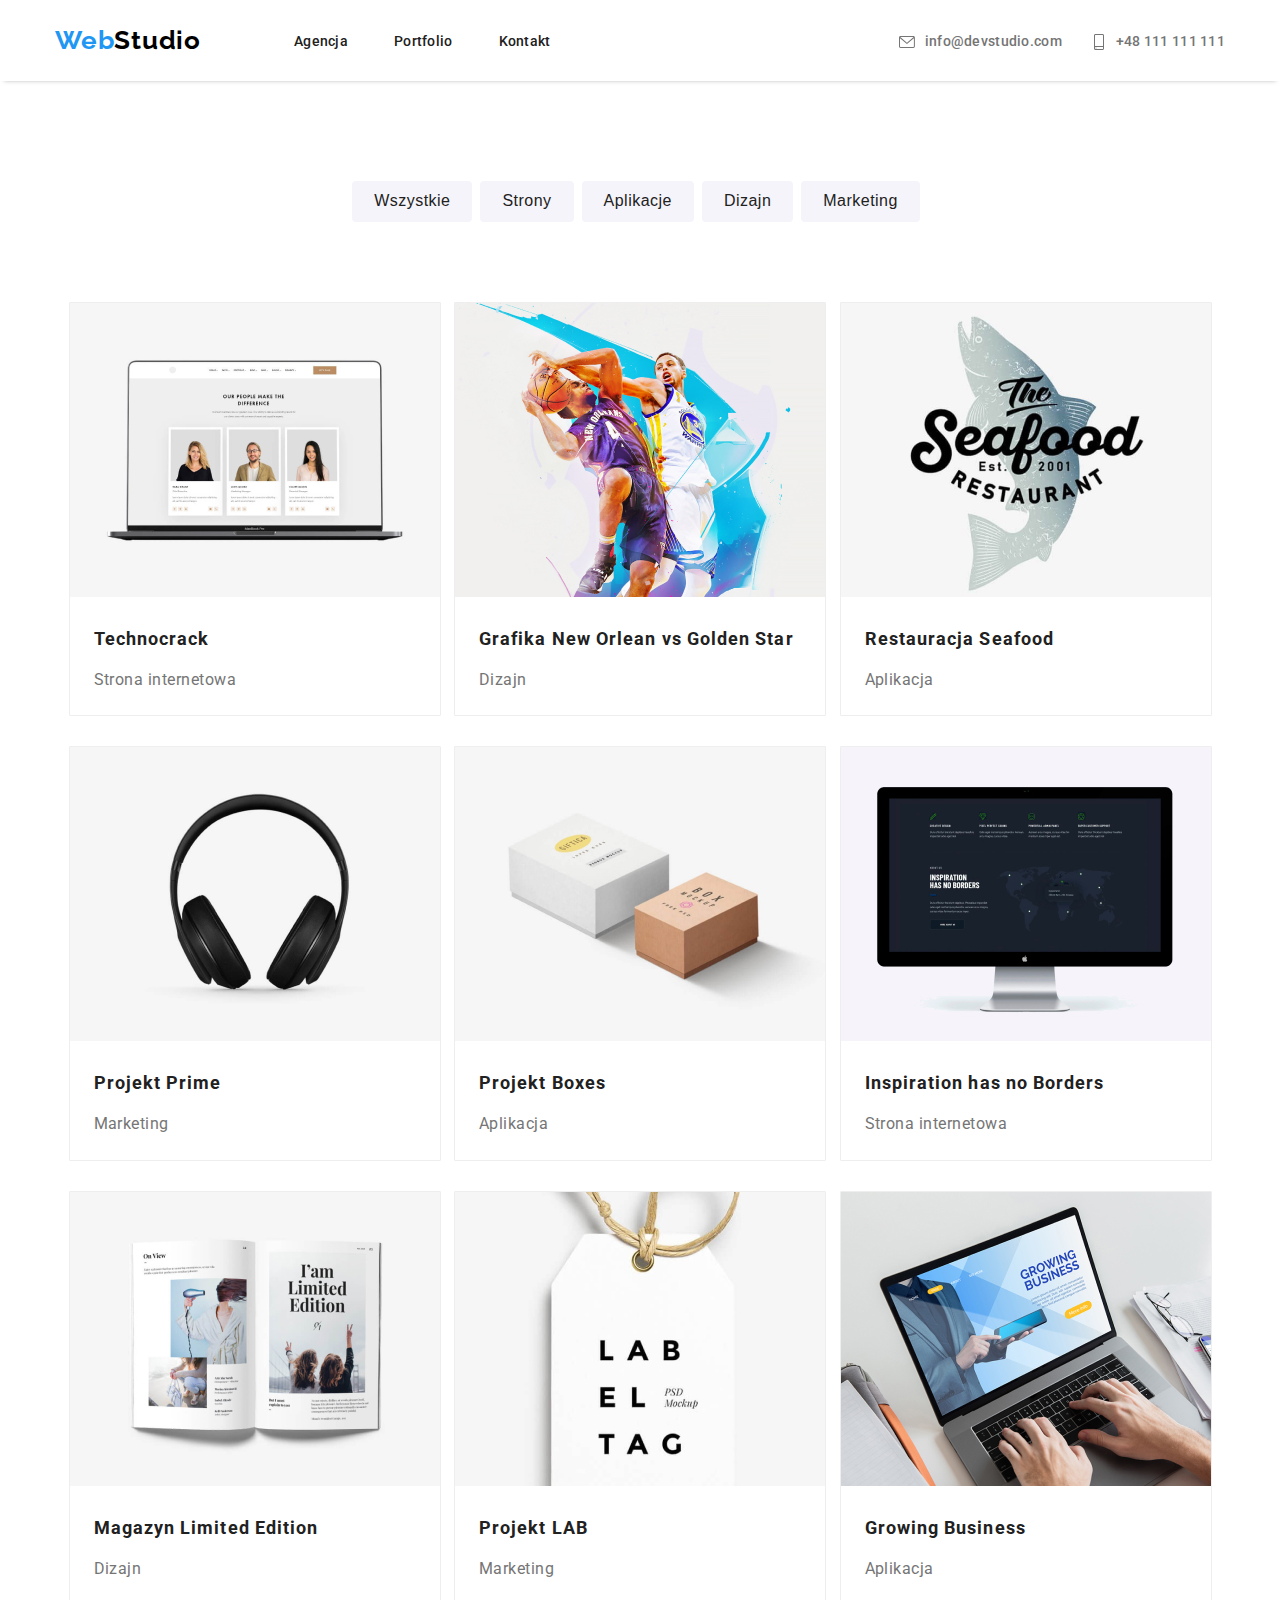
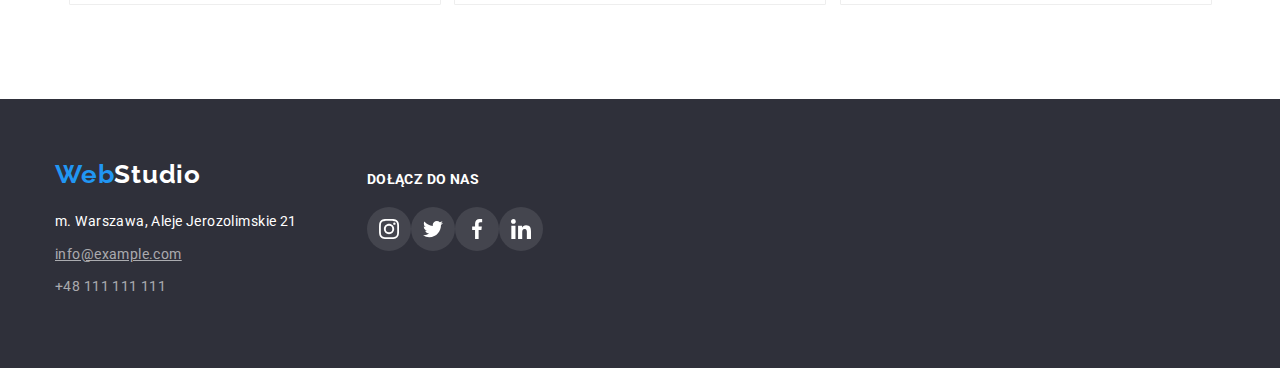
==== portfolio.html @ 90facde8 "4th homework" ====
<!DOCTYPE html>
<html lang="pl">
  <head>
    <meta charset="UTF-8" />
    <meta http-equiv="X-UA-Compatible" content="IE=edge" />
    <meta name="viewport" content="width=device-width, initial-scale=1.0" />
    <title>WebStudio</title>
    <link rel="preconnect" href="https://fonts.googleapis.com" />
    <link rel="preconnect" href="https://fonts.gstatic.com" crossorigin />
    <link
      href="https://fonts.googleapis.com/css2?family=Raleway:wght@700&family=Roboto:wght@400;500;700;900&display=swap"
      rel="stylesheet"
    />
    <link rel="stylesheet" href="./css/styles.css" />
  </head>
  <body>
    <header class="header header-underline">
      <div class="container nav-container">
        <div class="nav-left nav-container">
          <a class="logo-link" href="./"><span class="logo-blue">Web</span>Studio</a>
          <nav>
            <ul class="list-flex nav-items">
              <li><a class="nav-link" href="./">Agencja</a></li>
              <li><a class="nav-link" href="./portfolio.html">Portfolio</a></li>
              <li><a class="nav-link" href="#">Kontakt</a></li>
            </ul>
          </nav>
        </div>
        <ul class="list-flex contact-items">
          <li>
            <a class="contact-link" href="mailto:info@devstudio.com"
              ><svg class="contact-icon" width="16" height="14">
                <use href="./images/icons.svg#icon-envelope"></use></svg
              >info@devstudio.com</a
            >
          </li>
          <li>
            <a class="contact-link" href="tel:+48111111111"
              ><svg class="contact-icon" width="14" height="16">
                <use href="./images/icons.svg#icon-smartphone"></use></svg
              >+48 111 111 111</a
            >
          </li>
        </ul>
      </div>
    </header>
    <main>
      <section class="portfolio-buttons">
        <div class="container">
          <ul class="list-flex">
            <li><button type="button" class="portfolio-button">Wszystkie</button></li>
            <li><button type="button" class="portfolio-button">Strony</button></li>
            <li><button type="button" class="portfolio-button">Aplikacje</button></li>
            <li><button type="button" class="portfolio-button">Dizajn</button></li>
            <li><button type="button" class="portfolio-button">Marketing</button></li>
          </ul>
        </div>
      </section>
      <section class="section portfolio">
        <div class="container">
          <ul class="list-flex portfolio-box">
            <li class="portfolio-display">
              <img src="images/technocrack.jpg" alt="laptop" width="370" height="294" />
              <h3 class="portfolio-header">Technocrack</h3>
              <p class="portfolio-product">Strona internetowa</p>
            </li>
            <li class="portfolio-display">
              <img src="images/new-orlean.jpg" alt="kaszykarze" width="370" height="294" />
              <h3 class="portfolio-header">Grafika New Orlean vs Golden Star</h3>
              <p class="portfolio-product">Dizajn</p>
            </li>
            <li class="portfolio-display">
              <img
                src="images/seafood.jpg"
                alt="logo restauracji seafood"
                width="370"
                height="294"
              />
              <h3 class="portfolio-header">Restauracja Seafood</h3>
              <p class="portfolio-product">Aplikacja</p>
            </li>
            <li class="portfolio-display">
              <img src="images/projekt-prime.jpg" alt="słuchawki" width="370" height="294" />
              <h3 class="portfolio-header">Projekt Prime</h3>
              <p class="portfolio-product">Marketing</p>
            </li>
            <li class="portfolio-display">
              <img src="images/project-boxes.jpg" alt="pudełka" width="370" height="294" />
              <h3 class="portfolio-header">Projekt Boxes</h3>
              <p class="portfolio-product">Aplikacja</p>
            </li>
            <li class="portfolio-display">
              <img src="images/inspiration.jpg" alt="monitor" width="370" height="294" />
              <h3 class="portfolio-header">Inspiration has no Borders</h3>
              <p class="portfolio-product">Strona internetowa</p>
            </li>
            <li class="portfolio-display">
              <img src="images/magazine.jpg" alt="magazyn" width="370" height="294" />
              <h3 class="portfolio-header">Magazyn Limited Edition</h3>
              <p class="portfolio-product">Dizajn</p>
            </li>
            <li class="portfolio-display">
              <img src="images/project-lab.jpg" alt="etykieta" width="370" height="294" />
              <h3 class="portfolio-header">Projekt LAB</h3>
              <p class="portfolio-product">Marketing</p>
            </li>
            <li class="portfolio-display">
              <img
                src="images/growing-business.jpg"
                alt="pisanie na klawiaturze laptopa"
                width="370"
                height="294"
              />
              <h3 class="portfolio-header">Growing Business</h3>
              <p class="portfolio-product">Aplikacja</p>
            </li>
          </ul>
        </div>
      </section>
    </main>
    <footer class="footer">
      <div class="container footer-container">
        <div class="address-box">
          <div class="logo-footer">
            <a href="./"><span class="logo-blue">Web</span>Studio</a>
          </div>
          <address>
            <p class="address">m. Warszawa, Aleje Jerozolimskie 21</p>
            <p class="address">
              <span class="odd-link"><a href="mailto:info@example.com">info@example.com</a> </span>
            </p>
            <p class="address"><a href="tel:+48111111111">+48 111 111 111</a></p>
          </address>
        </div>
        <div class="join">
          <h3 class="join-header">Dołącz do nas</h3>
          <ul class="list-flex">
            <li>
              <a class="footer-icon-box" href="#">
                <svg class="footer-social-icon" width="20" height="20">
                  <use href="./images/icons.svg#icon-instagram"></use>
                </svg>
              </a>
            </li>
            <li>
              <a class="footer-icon-box" href="#">
                <svg class="footer-social-icon" width="20" height="20">
                  <use href="./images/icons.svg#icon-twitter"></use>
                </svg>
              </a>
            </li>
            <li>
              <a class="footer-icon-box" href="#">
                <svg class="footer-social-icon" width="20" height="20">
                  <use href="./images/icons.svg#icon-facebook"></use>
                </svg>
              </a>
            </li>
            <li>
              <a class="footer-icon-box" href="#">
                <svg class="footer-social-icon" width="20" height="20">
                  <use href="./images/icons.svg#icon-linkedin"></use>
                </svg>
              </a>
            </li>
          </ul>
        </div>
      </div>
    </footer>
  </body>
</html>
---- css/styles.css ----
:root {
  --white: #fff;
  --dark-grey: #212121;
  --light-grey: #757575;
  --blue: #2196f3;
  --gunmetal: #2f303a;
  --complementary: #f5f4fa;
  --icon-grey: #afb1b8;
}

body {
  font-family: 'Roboto', sans-serif;
}

* {
  box-sizing: border-box;
  margin: 0;
  padding: 0;
}

.list-flex {
  list-style-type: none;
  display: flex;
}

.section {
  padding-bottom: 94px;
}

/* Nav section */

.header {
  padding: 25px 0;
}

.nav-container {
  display: flex;
  justify-content: space-between;
  align-items: center;
}

.nav-left {
  gap: 0 93px;
}

.logo-link,
.logo-link:link,
.logo-link:visited {
  color: #000;
  font-family: 'Raleway', sans-serif;
  font-weight: 700;
  font-size: 26px;
  line-height: 1.19;
  letter-spacing: 0.03em;
  text-decoration: none;
}

.logo-blue {
  color: var(--blue);
}

.nav-link:link,
.nav-link:visited {
  font-size: 14px;
  font-weight: 500;
  line-height: 1.14;
  color: var(--dark-grey);
  letter-spacing: 0.02em;
  text-decoration: none;
}

/*nie działa a:active z przyczyn zupełnie dla mnie nieznanych :D */
.nav-link:hover,
.nav-link:focus,
.nav-link:active {
  color: var(--blue);
}

.nav-items {
  gap: 0 46px;
}

.contact-link:link,
.contact-link:visited {
  font-size: 14px;
  font-weight: 500;
  line-height: 1.14;
  color: var(--light-grey);
  letter-spacing: 0.02em;
  text-decoration: none;
}

.contact-link:hover,
.contact-link:active,
.contact-link:focus {
  color: var(--blue);
}

.contact-items {
  gap: 0 30px;
}

.contact-icon {
  vertical-align: middle;
  margin-right: 10px;
  fill: currentColor;
}

.header-underline {
  box-shadow: 0px 4px 4px -4px rgba(0, 0, 0, 0.25);
}

/* Agencja */

.hero {
  background: linear-gradient(to right, rgba(47, 48, 58, 0.4), rgba(47, 48, 58, 0.4)),
    url(../images/background.png);
  background-color: var(--gunmetal);
  text-align: center;
  padding: 200px 0;
  margin: 0 auto;
  display: flex;
  text-align: center;
  max-width: 1600px;
}

.slogan {
  font-weight: 900;
  font-size: 44px;
  line-height: 1.36;
  color: var(--white);
  text-transform: uppercase;
  text-align: center;
  vertical-align: top;
  letter-spacing: 0.06em;
  margin-bottom: 30px;
  max-width: 696px;
}

.order-button {
  font-size: 16px;
  line-height: 1.87;
  font-weight: 700;
  color: var(--white);
  background-color: var(--blue);
  border: var(--blue);
  text-align: center;
  letter-spacing: 0.06em;
  border-radius: 4px;
  cursor: pointer;
  padding: 10px 40px;
  white-space: nowrap;
}

/* Main */

.main-info {
  padding-top: 94px;
}

.main-info-header {
  color: var(--dark-grey);
  font-size: 14px;
  line-height: 1.14;
  text-transform: uppercase;
  font-weight: 700;
  letter-spacing: 0.03em;
  padding-bottom: 10px;
  padding-top: 30px;
  text-align: left;
}

.main-info-paragraph {
  color: var(--light-grey);
  font-size: 14px;
  line-height: 1.7;
  font-weight: 400;
  letter-spacing: 0.03em;
}

.main-info-icon {
  display: block;
  margin: auto;
}

.icon-box {
  background-color: var(--complementary);
  padding: 25px 102px;
  border-radius: 4px;
  margin-right: 30px;
}

/* Mission */

.mission-flex {
  display: flex;
  justify-content: center;
}

.mission-header {
  color: var(--dark-grey);
  font-size: 36px;
  line-height: 1.16;
  font-weight: 700;
  text-align: center;
  vertical-align: top;
  letter-spacing: 0.03em;
  padding: 0px 424px 50px 424px;
  white-space: nowrap;
}

.mission-frame {
  margin: 15px;
}

/* Team */

.team {
  background-color: var(--complementary);
  display: flex;
  justify-content: space-evenly;
}

.team-box {
  justify-content: space-evenly;
}

.team-header {
  color: var(--dark-grey);
  font-size: 36px;
  line-height: 1.16;
  font-weight: 700;
  text-align: center;
  vertical-align: top;
  letter-spacing: 0.03em;
  padding: 94px 495px 50px 495px;
  white-space: nowrap;
}

.team-name {
  color: var(--dark-grey);
  font-size: 16px;
  line-height: 1.9;
  font-weight: 500;
  text-align: center;
  vertical-align: top;
  letter-spacing: 0.03em;
  padding: 30px 99px 10px;
}

.team-position {
  color: var(--light-grey);
  font-size: 16px;
  line-height: 1.9;
  font-weight: 400;
  text-align: center;
  vertical-align: top;
  letter-spacing: 0.03em;
}

.team-frame {
  background-color: var(--white);
  border-radius: 0px 0px 4px 4px;
  box-shadow: 0px 1px 3px rgba(0, 0, 0, 0.12), 0px 1px 1px rgba(0, 0, 0, 0.14),
    0px 2px 1px rgba(0, 0, 0, 0.2);
  align-items: center;
  padding-bottom: 30px;
}

.social-icons {
  display: flex;
  padding: 0 32px;
  margin-top: 16px;
  gap: 10px;
}

.social-icon-box {
  background: rgba(255, 255, 255, 0.1);
  border-radius: 50%;
  padding: 12px 12px;
}

.social-icon-box:hover {
  background: var(--blue);
}

.social-icon {
  fill: var(--icon-grey);
  vertical-align: middle;
}

.social-icon-box:hover > .social-icon {
  fill: var(--white);
}

/* Clients */

.clients-header {
  color: var(--dark-grey);
  font-size: 36px;
  line-height: 1.16;
  font-weight: 700;
  text-align: center;
  vertical-align: top;
  letter-spacing: 0.03em;
  padding: 94px 424px 50px 424px;
}

.client-link {
  display: block;
  border: 1px solid var(--icon-grey);
  border-radius: 4px;
  fill: var(--icon-grey);
  padding: 17.71px 32px 14.25px 32px;
}

.client-link:hover {
  fill: var(--blue);
  border: 1px solid var(--blue);
  border-radius: 4px;
}

.client-list {
  justify-content: center;
  gap: 30px;
}

/* Footer */

.footer {
  background-color: var(--gunmetal);
  padding: 60px 0px;
}

.footer-container {
  display: flex;
  gap: 70px;
}

.logo-footer,
.logo-footer a:link,
.logo-footer a:visited {
  color: var(--white);
  font-family: 'Raleway', sans-serif;
  font-weight: 700;
  font-size: 26px;
  line-height: 1.19;
  letter-spacing: 0.03em;
  text-decoration: none;
  padding-bottom: 20px;
}

.address {
  font-style: normal;
  color: var(--white);
  font-size: 14px;
  line-height: 1.7;
  letter-spacing: 0.03em;
  padding-bottom: 9px;
}

.address a:link {
  color: rgba(255, 255, 255, 0.6);
  text-decoration: none;
}

.odd-link {
  text-decoration: underline rgba(255, 255, 255, 0.6);
}

.join-header {
  color: var(--white);
  font-size: 14px;
  line-height: 1.16;
  font-weight: 700;
  letter-spacing: 0.03em;
  margin-bottom: 20px;
  text-transform: uppercase;
  padding-top: 12px;
}

.footer-social {
  gap: 10px;
}

.footer-icon-box {
  display: flex;
  background: rgba(255, 255, 255, 0.1);
  border-radius: 50%;
  padding: 12px 12px;
}

.footer-icon-box:hover {
  background: var(--blue);
}

.footer-social-icon {
  fill: var(--white);
  vertical-align: middle;
}

/* Portfolio */

.portfolio-box {
  flex-wrap: wrap;
  justify-content: space-evenly;
}

.portfolio-buttons {
  display: flex;
  margin: 100px auto 50px auto;
}

.portfolio-button {
  background-color: var(--complementary);
  color: var(--dark-grey);
  border: none;
  border-radius: 4px;
  text-align: center;
  font-weight: 500;
  font-size: 16px;
  line-height: 1.8;
  letter-spacing: 0.03em;
  cursor: pointer;
  padding: 6px 22px;
  margin-right: 8px;
}

.portfolio-button:hover {
  background-color: var(--blue);
  color: var(--white);
  border: none;
  border-radius: 4px;
  text-align: center;
  font-weight: 500;
  font-size: 16px;
  line-height: 1.8;
  letter-spacing: 0.03em;
  box-shadow: 0px 3px 1px rgba(0, 0, 0, 0.1), 0px 1px 2px rgba(0, 0, 0, 0.08),
    0px 2px 2px rgba(0, 0, 0, 0.12);
}

.portfolio {
  display: flex;
}

.portfolio-header {
  color: var(--dark-grey);
  font-size: 18px;
  line-height: 2;
  font-weight: 700;
  text-align: left;
  vertical-align: top;
  letter-spacing: 0.06em;
  padding: 20px 24px 4px 24px;
}

.portfolio-product {
  color: var(--light-grey);
  font-size: 16px;
  line-height: 1.9;
  font-weight: 400;
  text-align: left;
  vertical-align: top;
  letter-spacing: 0.03em;
  padding: 4px 24px 20px 24px;
}

.portfolio-display {
  border: 1px solid #eee;
  border-radius: 1px;
  margin-top: 30px;
}

.portfolio-display:hover {
  box-shadow: 0px 1px 1px rgba(0, 0, 0, 0.12), 0px 4px 4px rgba(0, 0, 0, 0.06),
    1px 4px 6px rgba(0, 0, 0, 0.16);
  border: 1px solid #eeeeee;
  cursor: pointer;
}

/* Flex stuff */

.container {
  max-width: 1200px;
  margin: 0 auto;
  padding-left: 15px;
  padding-right: 15px;
}

.flex {
  display: flex;
}
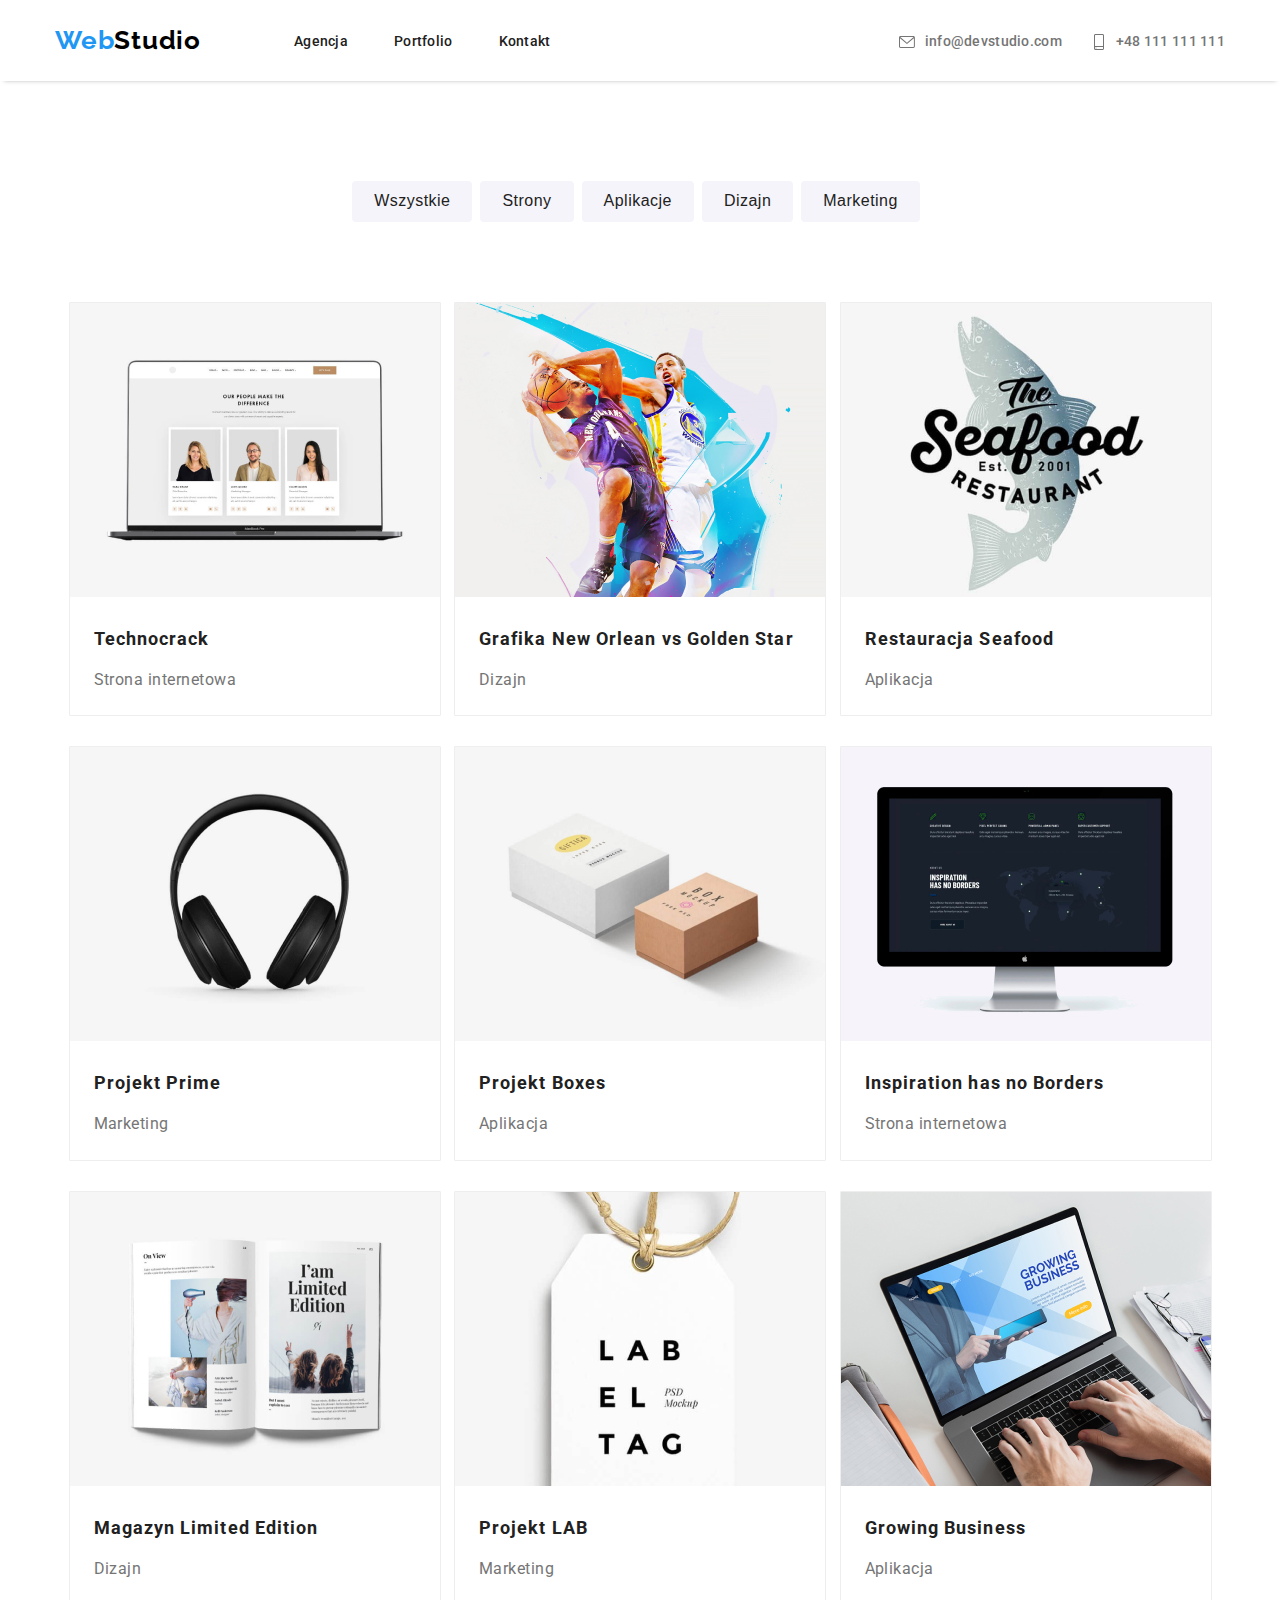
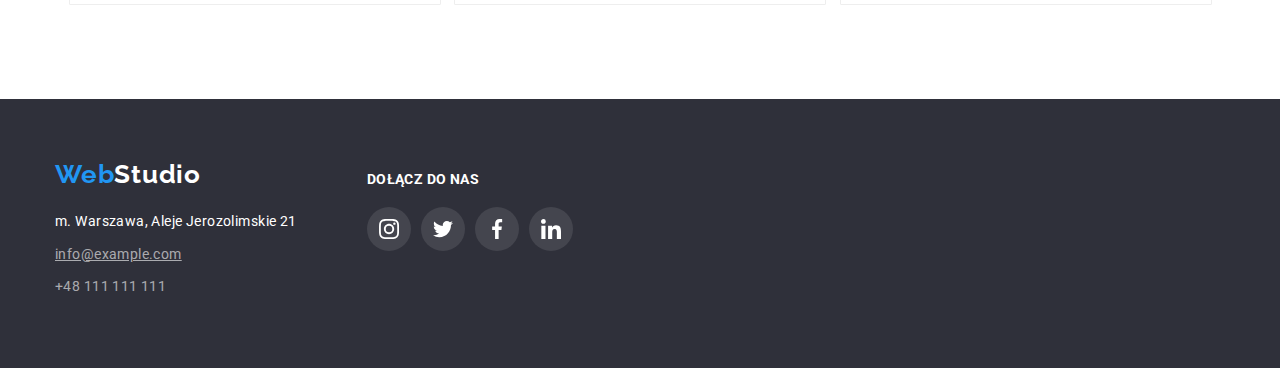
==== commit c03b0a72: "fixed footer in social" ====
--- a/portfolio.html
+++ b/portfolio.html
@@ -134,7 +134,7 @@
         </div>
         <div class="join">
           <h3 class="join-header">Dołącz do nas</h3>
-          <ul class="list-flex">
+          <ul class="list-flex footer-social">
             <li>
               <a class="footer-icon-box" href="#">
                 <svg class="footer-social-icon" width="20" height="20">
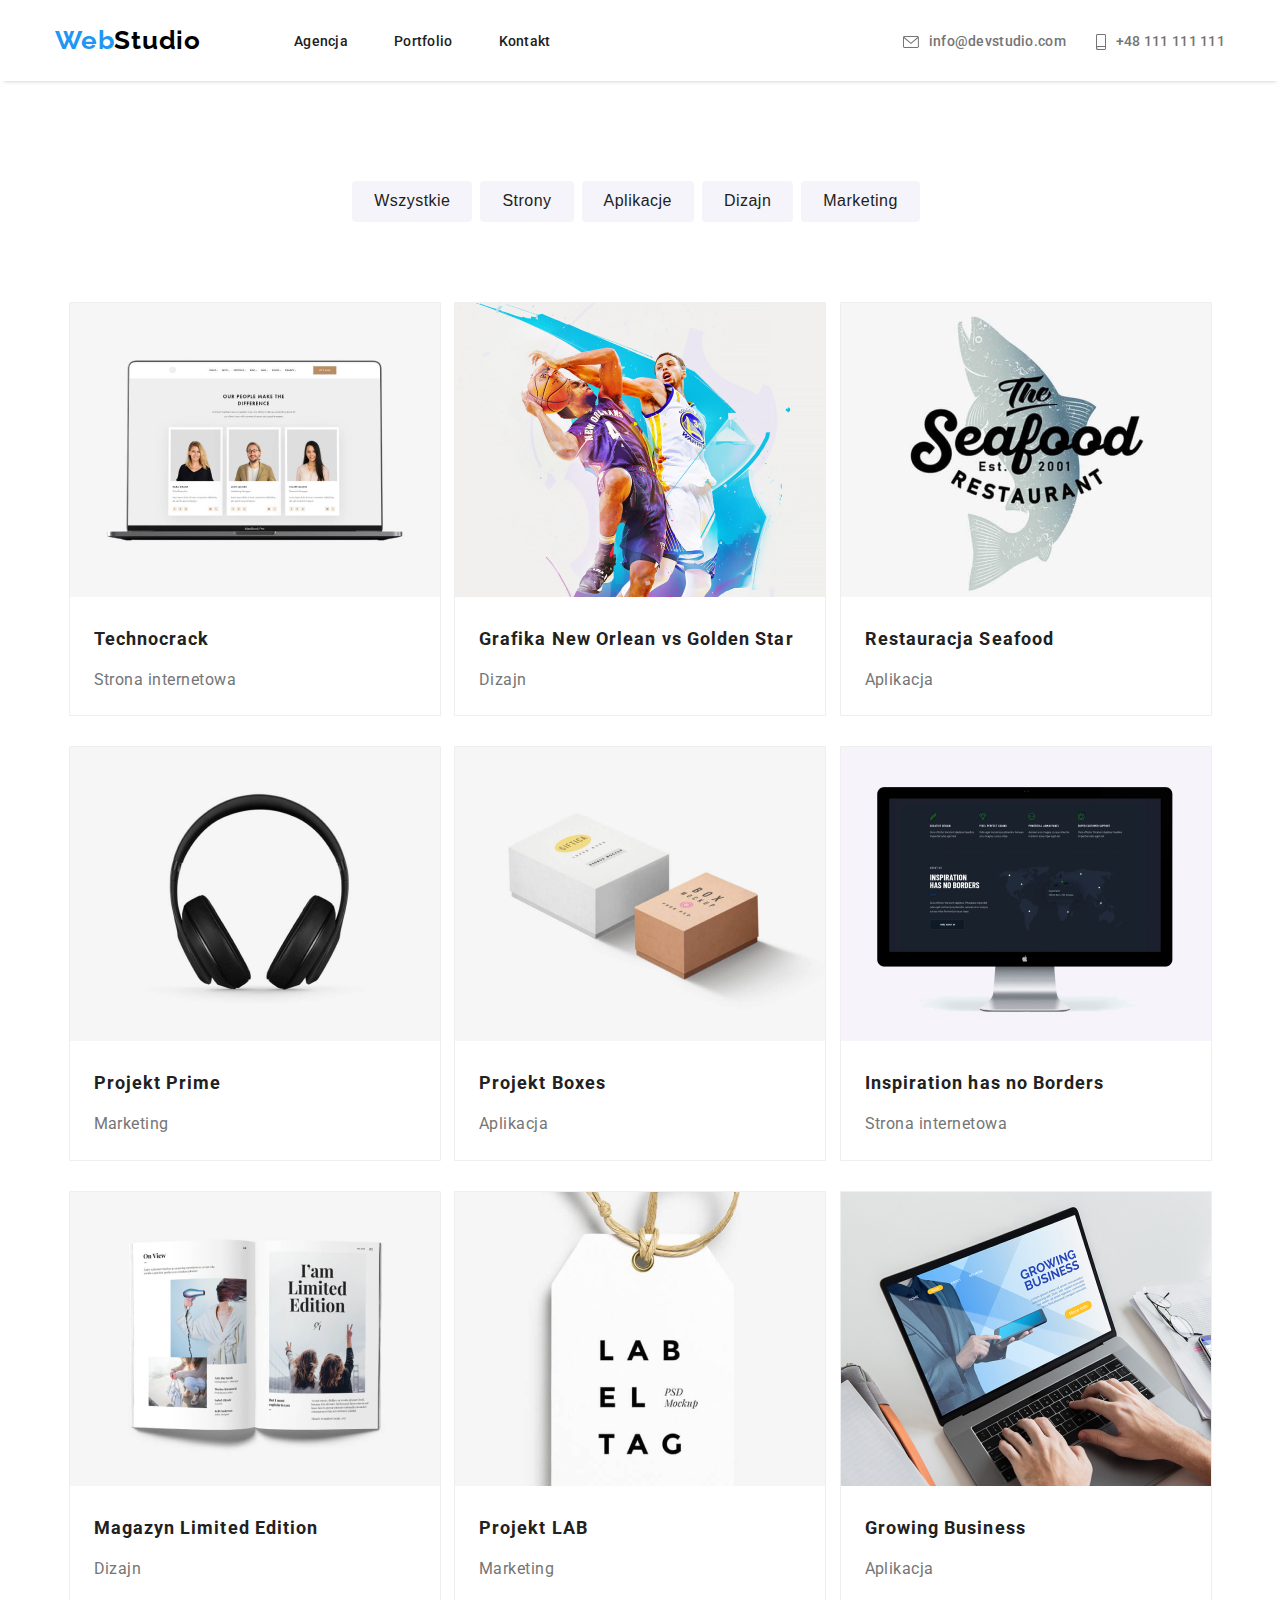
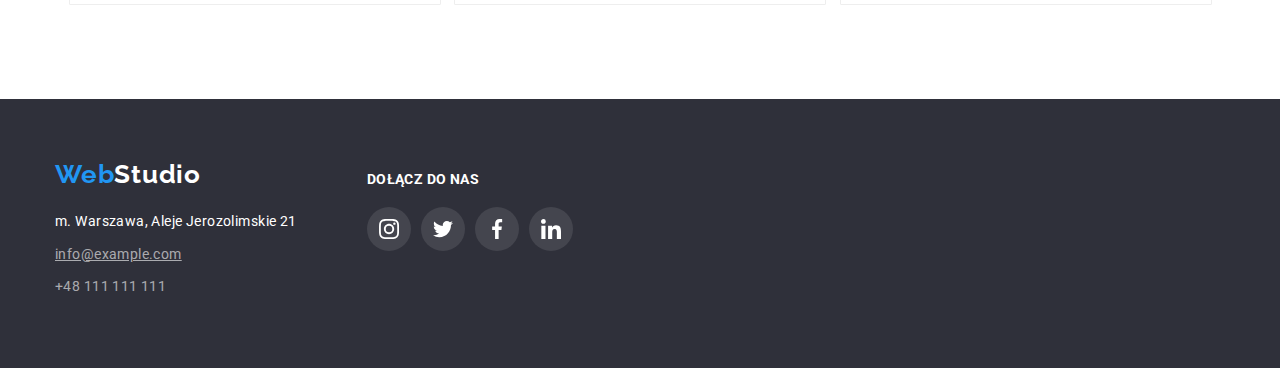
==== commit b4b43b89: "corrected according to suggestions" ====
--- a/portfolio.html
+++ b/portfolio.html
@@ -29,14 +29,14 @@
         <ul class="list-flex contact-items">
           <li>
             <a class="contact-link" href="mailto:info@devstudio.com"
-              ><svg class="contact-icon" width="16" height="14">
+              ><svg class="contact-icon" width="16" height="12">
                 <use href="./images/icons.svg#icon-envelope"></use></svg
               >info@devstudio.com</a
             >
           </li>
           <li>
             <a class="contact-link" href="tel:+48111111111"
-              ><svg class="contact-icon" width="14" height="16">
+              ><svg class="contact-icon" width="10" height="16">
                 <use href="./images/icons.svg#icon-smartphone"></use></svg
               >+48 111 111 111</a
             >
--- a/css/styles.css
+++ b/css/styles.css
@@ -112,10 +112,14 @@
 
 /* Agencja */
 
+.hero-bg {
+  background-color: var(--gunmetal);
+}
+
 .hero {
   background: linear-gradient(to right, rgba(47, 48, 58, 0.4), rgba(47, 48, 58, 0.4)),
     url(../images/background.png);
-  background-color: var(--gunmetal);
+
   text-align: center;
   padding: 200px 0;
   margin: 0 auto;
@@ -154,10 +158,6 @@
 
 /* Main */
 
-.main-info {
-  padding-top: 94px;
-}
-
 .main-info-header {
   color: var(--dark-grey);
   font-size: 14px;
@@ -178,16 +178,15 @@
   letter-spacing: 0.03em;
 }
 
-.main-info-icon {
-  display: block;
-  margin: auto;
-}
-
 .icon-box {
   background-color: var(--complementary);
   padding: 25px 102px;
   border-radius: 4px;
-  margin-right: 30px;
+}
+
+.lorem-flex {
+  display: flex;
+  gap: 30px;
 }
 
 /* Mission */
